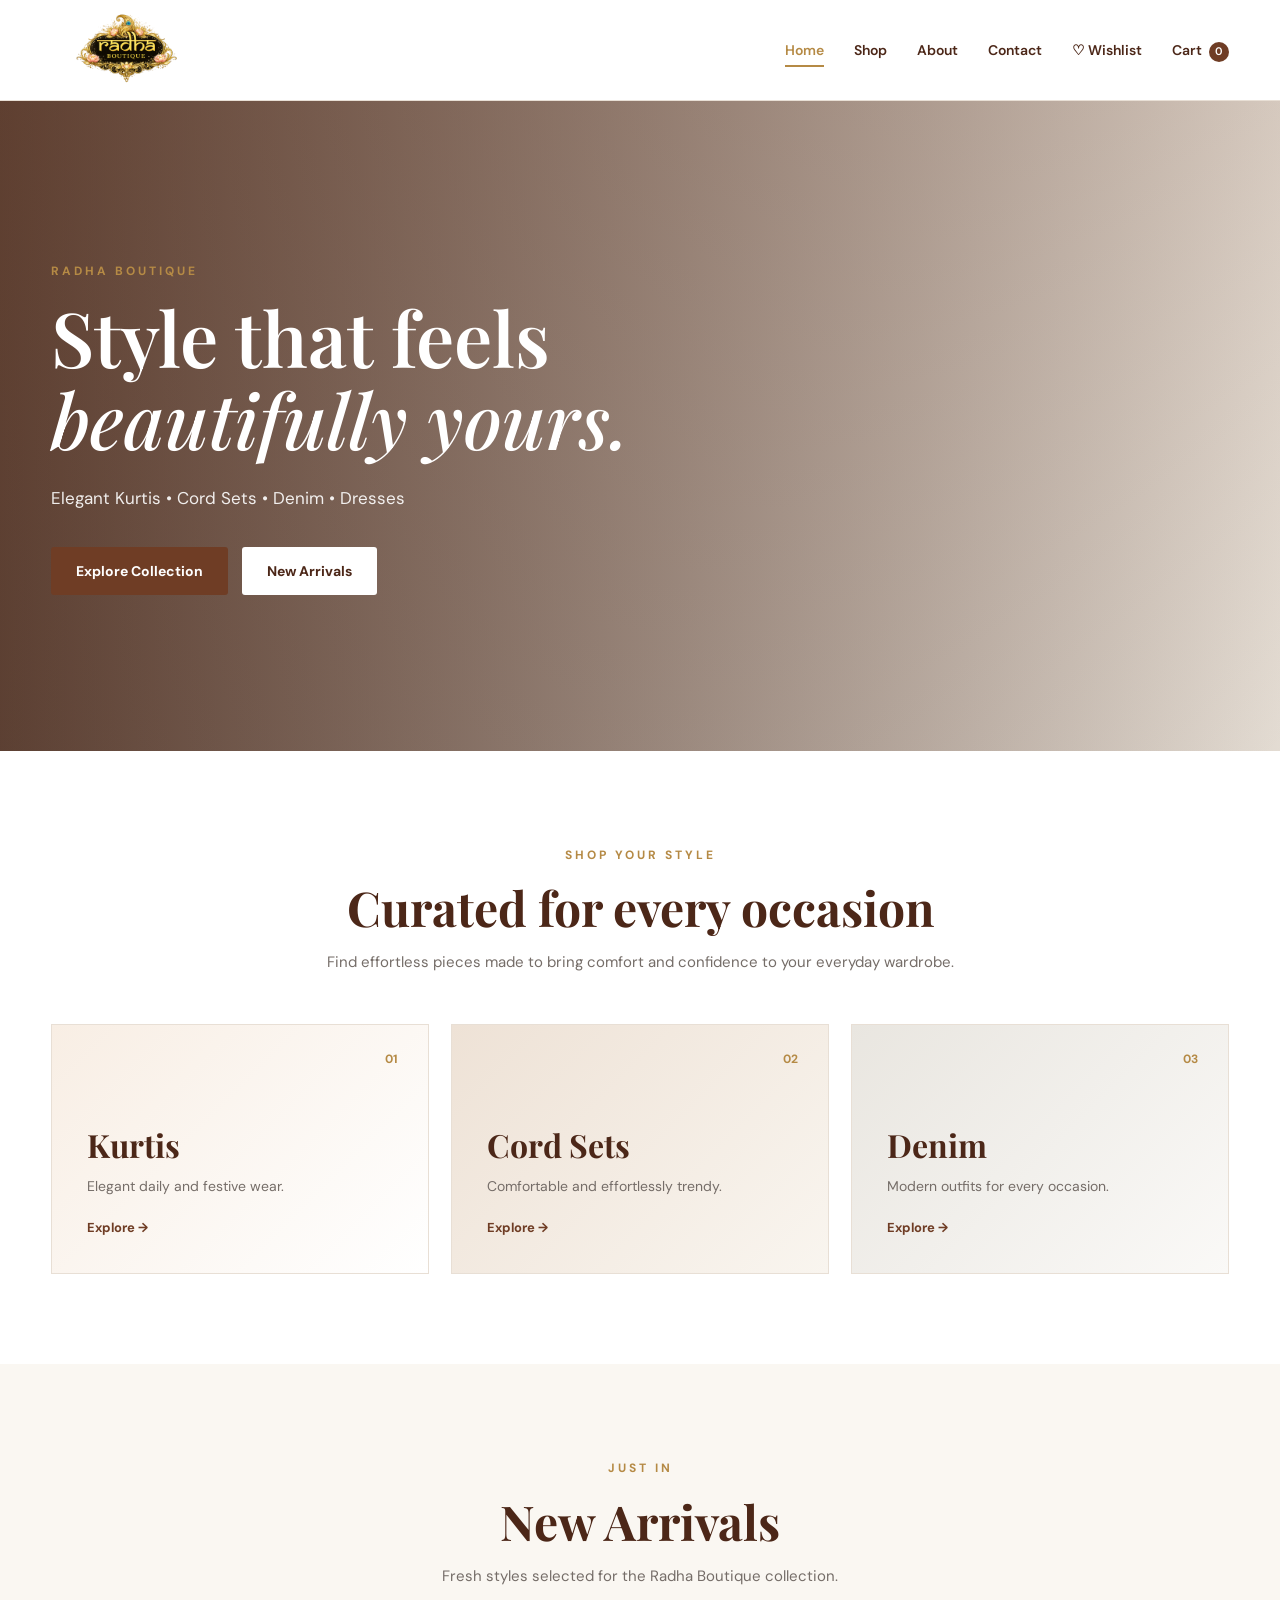
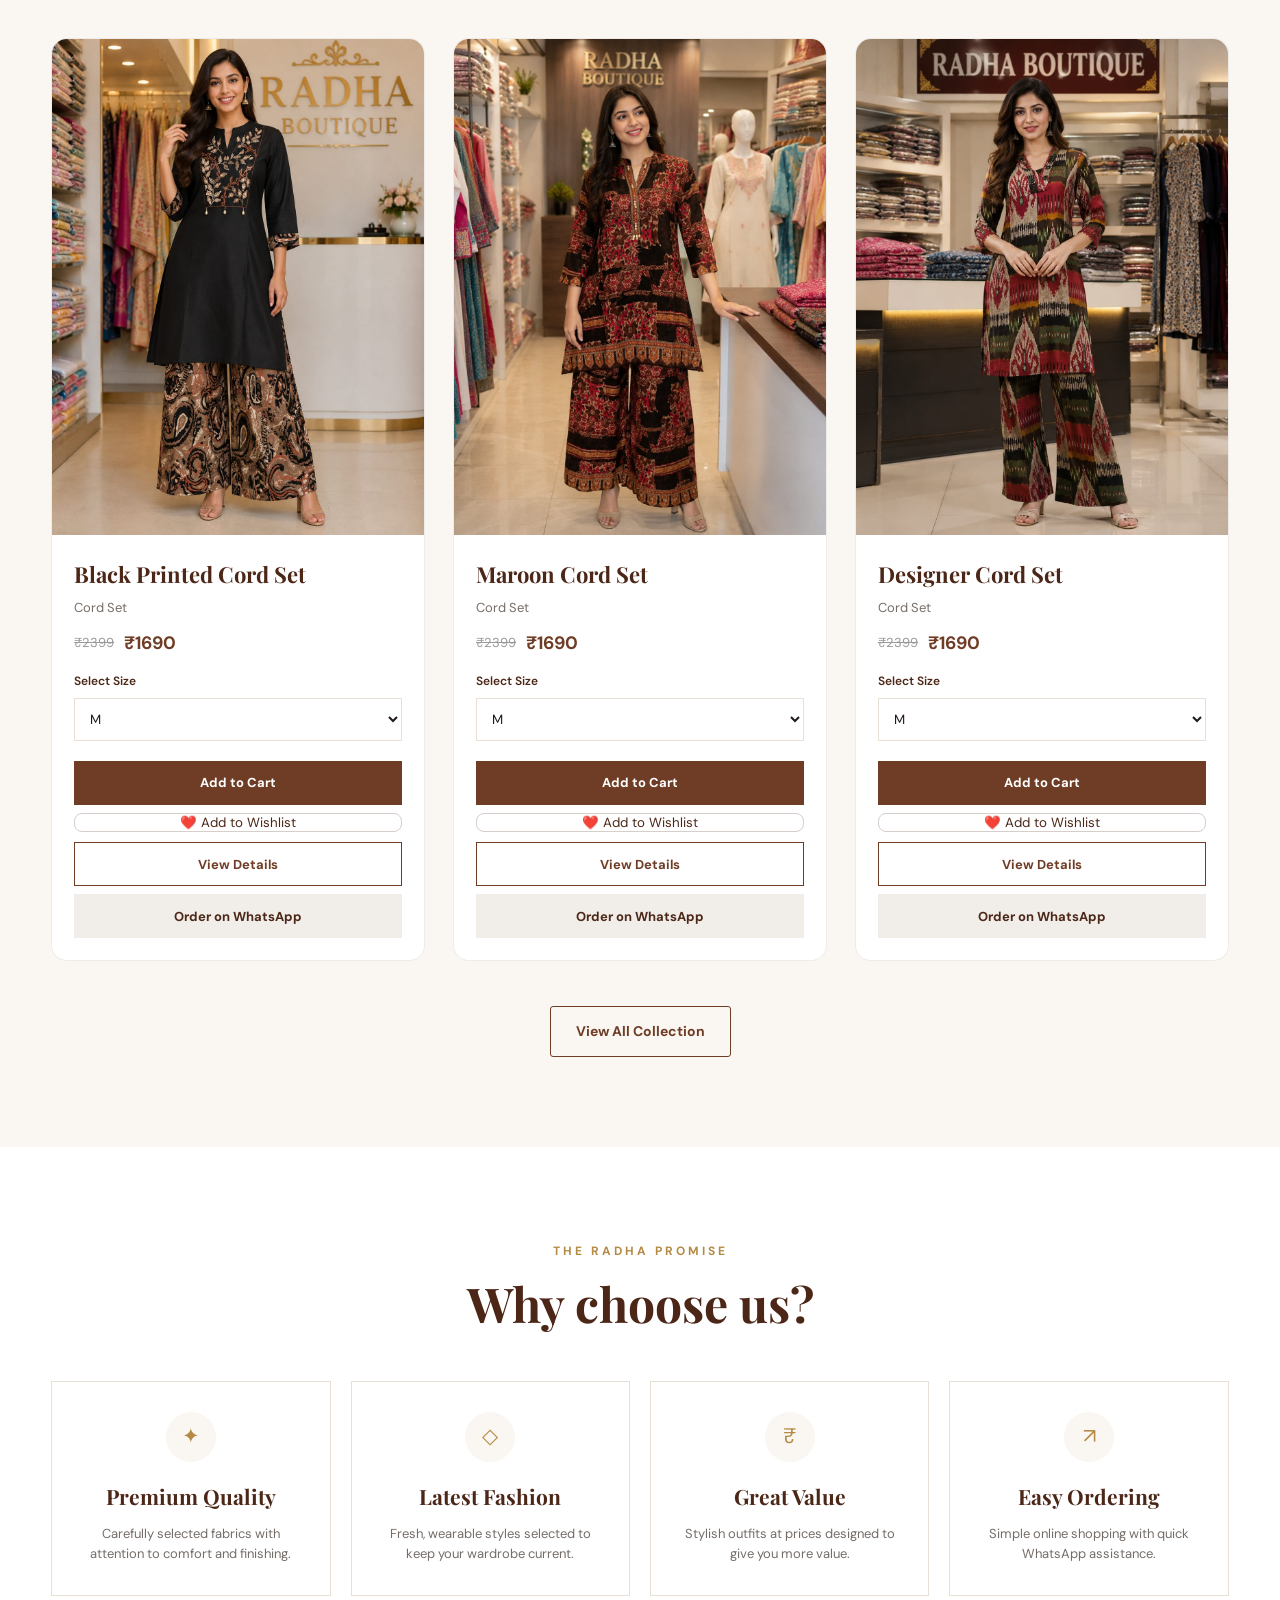
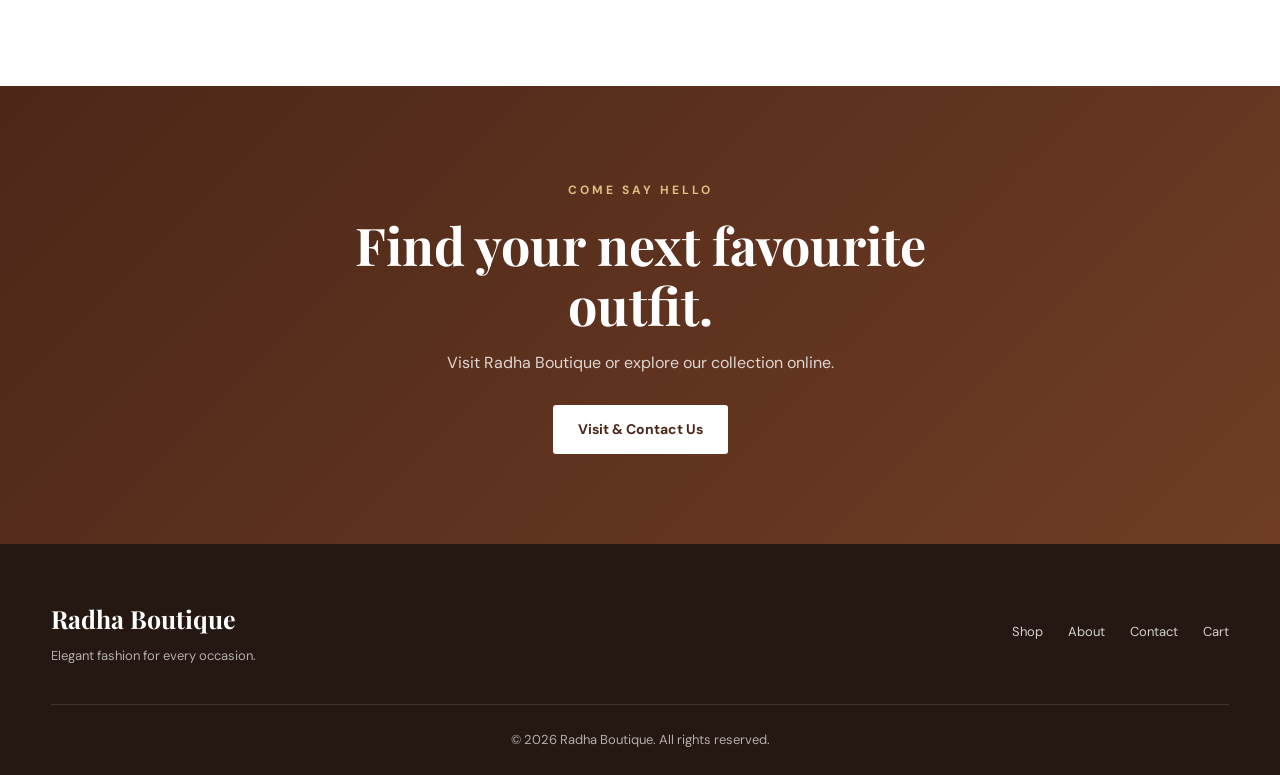
==== index.html @ 225e44ae "Add files via upload" ====
<!DOCTYPE html>
<html lang="en">

<head>
    <meta charset="UTF-8">
    <meta name="viewport" content="width=device-width, initial-scale=1.0">

    <meta name="description"
        content="Radha Boutique – Elegant Kurtis, Cord Sets, Denim and Dresses.">

    <title>Radha Boutique | Elegant Fashion</title>

    <link rel="stylesheet" href="style.css">
</head>

<body>

    <!-- ================= HEADER ================= -->

    <header class="site-header">

        <nav class="navbar">

            <a href="index.html" class="brand">
                <img src="images/logo.png" alt="Radha Boutique">
            </a>

            <button
                class="menu-toggle"
                type="button"
                onclick="toggleMenu()"
                aria-label="Open menu"
                aria-expanded="false">
                ☰
            </button>

            <ul id="mobileMenu" class="nav-links">

                <li>
                    <a href="index.html" class="active">
                        Home
                    </a>
                </li>

                <li>
                    <a href="shop.html">
                        Shop
                    </a>
                </li>

                <li>
                    <a href="about.html">
                        About
                    </a>
                </li>

                <li>
                    <a href="contact.html">
                        Contact
                    </a>
                </li>

                <li>
                    <a href="wishlist.html">
                        ♡ Wishlist
                    </a>
                </li>

                <li>
                    <a href="cart.html">
                        Cart
                        <span class="cart-count" id="cartCount">
                            0
                        </span>
                    </a>
                </li>

            </ul>

        </nav>

    </header>


    <!-- ================= HERO ================= -->

    <main>

        <section class="hero">

            <div class="hero-content">

                <span class="eyebrow">
                    RADHA BOUTIQUE
                </span>

                <h1>
                    Style that feels
                    <br>
                    <em>beautifully yours.</em>
                </h1>

                <p>
                    Elegant Kurtis • Cord Sets • Denim • Dresses
                </p>

                <div class="hero-actions">

                    <a
                        href="shop.html"
                        class="btn btn-primary">
                        Explore Collection
                    </a>

                    <a
                        href="#new-arrivals"
                        class="btn btn-light">
                        New Arrivals
                    </a>

                </div>

            </div>

        </section>


        <!-- ================= CATEGORIES ================= -->

        <section class="categories section">

            <div class="section-heading">

                <span class="eyebrow">
                    SHOP YOUR STYLE
                </span>

                <h2>
                    Curated for every occasion
                </h2>

                <p>
                    Find effortless pieces made to bring
                    comfort and confidence to your everyday wardrobe.
                </p>

            </div>


            <div class="category-container">

                <a
                    href="shop.html?category=Kurti"
                    class="category-card">

                    <span class="category-number">
                        01
                    </span>

                    <h3>
                        Kurtis
                    </h3>

                    <p>
                        Elegant daily and festive wear.
                    </p>

                    <span class="category-link">
                        Explore →
                    </span>

                </a>


                <a
                    href="shop.html?category=Cord%20Set"
                    class="category-card featured">

                    <span class="category-number">
                        02
                    </span>

                    <h3>
                        Cord Sets
                    </h3>

                    <p>
                        Comfortable and effortlessly trendy.
                    </p>

                    <span class="category-link">
                        Explore →
                    </span>

                </a>


                <a
                    href="shop.html?category=Denim"
                    class="category-card">

                    <span class="category-number">
                        03
                    </span>

                    <h3>
                        Denim
                    </h3>

                    <p>
                        Modern outfits for every occasion.
                    </p>

                    <span class="category-link">
                        Explore →
                    </span>

                </a>

            </div>

        </section>


        <!-- ================= NEW ARRIVALS ================= -->

        <section
            id="new-arrivals"
            class="products section soft-section">

            <div class="section-heading">

                <span class="eyebrow">
                    JUST IN
                </span>

                <h2>
                    New Arrivals
                </h2>

                <p>
                    Fresh styles selected for the
                    Radha Boutique collection.
                </p>

            </div>


            <!-- Products will be loaded using JavaScript -->

            <div
                id="homeProductContainer"
                class="product-container home-products">
            </div>


            <div class="center-action">

                <a
                    href="shop.html"
                    class="btn btn-outline">
                    View All Collection
                </a>

            </div>

        </section>


        <!-- ================= WHY US ================= -->

        <section class="why-us section">

            <div class="section-heading">

                <span class="eyebrow">
                    THE RADHA PROMISE
                </span>

                <h2>
                    Why choose us?
                </h2>

            </div>


            <div class="why-container">


                <article class="why-card">

                    <div class="why-icon">
                        ✦
                    </div>

                    <h3>
                        Premium Quality
                    </h3>

                    <p>
                        Carefully selected fabrics with
                        attention to comfort and finishing.
                    </p>

                </article>


                <article class="why-card">

                    <div class="why-icon">
                        ◇
                    </div>

                    <h3>
                        Latest Fashion
                    </h3>

                    <p>
                        Fresh, wearable styles selected
                        to keep your wardrobe current.
                    </p>

                </article>


                <article class="why-card">

                    <div class="why-icon">
                        ₹
                    </div>

                    <h3>
                        Great Value
                    </h3>

                    <p>
                        Stylish outfits at prices designed
                        to give you more value.
                    </p>

                </article>


                <article class="why-card">

                    <div class="why-icon">
                        ↗
                    </div>

                    <h3>
                        Easy Ordering
                    </h3>

                    <p>
                        Simple online shopping with quick
                        WhatsApp assistance.
                    </p>

                </article>

            </div>

        </section>


        <!-- ================= VISIT BANNER ================= -->

        <section class="visit-banner">

            <span class="eyebrow">
                COME SAY HELLO
            </span>

            <h2>
                Find your next favourite outfit.
            </h2>

            <p>
                Visit Radha Boutique or explore
                our collection online.
            </p>

            <a
                href="contact.html"
                class="btn btn-primary">
                Visit & Contact Us
            </a>

        </section>

    </main>


    <!-- ================= FOOTER ================= -->

    <footer class="footer">

        <div>

            <strong>
                Radha Boutique
            </strong>

            <p>
                Elegant fashion for every occasion.
            </p>

        </div>


        <div class="footer-links">

            <a href="shop.html">
                Shop
            </a>

            <a href="about.html">
                About
            </a>

            <a href="contact.html">
                Contact
            </a>

            <a href="cart.html">
                Cart
            </a>

        </div>


        <p class="copyright">
            © 2026 Radha Boutique. All rights reserved.
        </p>

    </footer>


    <!-- ================= JAVASCRIPT ================= -->

    <script src="products.js"></script>
    <script src="script.js"></script>

</body>

</html>
---- style.css ----
@import url('https://fonts.googleapis.com/css2?family=DM+Sans:wght@400;500;600;700&family=Playfair+Display:wght@500;600;700&display=swap');


/* =====================================================
   ROOT
===================================================== */

:root {
    --brown: #6f3d25;
    --brown-dark: #4c2718;
    --brown-light: #8d6048;

    --gold: #b58a45;
    --cream: #faf7f2;
    --cream-dark: #f2ece3;

    --white: #ffffff;
    --black: #211a16;
    --gray: #756d68;
    --border: #e8dfd5;

    --shadow: 0 12px 35px rgba(76, 39, 24, 0.10);

    --heading-font: "Playfair Display", Georgia, serif;
    --body-font: "DM Sans", Arial, sans-serif;
}


/* =====================================================
   RESET
===================================================== */

* {
    margin: 0;
    padding: 0;
    box-sizing: border-box;
}

html {
    scroll-behavior: smooth;
}

body {
    font-family: var(--body-font);
    color: var(--black);
    background: var(--white);
    line-height: 1.6;
}

img {
    max-width: 100%;
    display: block;
}

a {
    color: inherit;
    text-decoration: none;
}

button,
input,
select {
    font-family: inherit;
}


/* =====================================================
   HEADER
===================================================== */

.site-header {
    position: sticky;
    top: 0;
    z-index: 1000;

    background: rgba(255, 255, 255, 0.96);
    backdrop-filter: blur(12px);

    border-bottom: 1px solid var(--border);
}

.navbar {
    width: min(1400px, 92%);
    min-height: 82px;

    margin: auto;

    display: flex;
    align-items: center;
    justify-content: space-between;
    gap: 30px;
}

.brand {
    display: flex;
    align-items: center;
}

.brand img {
    width: 150px;
    height: auto;
    object-fit: contain;
}


/* NAVIGATION */

.nav-links {
    list-style: none;

    display: flex;
    align-items: center;
    justify-content: flex-end;

    gap: 30px;
}

.nav-links a {
    position: relative;

    font-size: 14px;
    font-weight: 600;

    color: var(--brown-dark);

    transition: 0.3s ease;
}

.nav-links a::after {
    content: "";

    position: absolute;
    left: 0;
    bottom: -8px;

    width: 0;
    height: 2px;

    background: var(--gold);

    transition: width 0.3s ease;
}

.nav-links a:hover,
.nav-links a.active {
    color: var(--gold);
}

.nav-links a:hover::after,
.nav-links a.active::after {
    width: 100%;
}


/* CART COUNT */

.cart-count {
    display: inline-flex;

    min-width: 20px;
    height: 20px;

    align-items: center;
    justify-content: center;

    padding: 0 5px;

    margin-left: 4px;

    border-radius: 50%;

    background: var(--brown);
    color: white;

    font-size: 11px;
}


/* MOBILE MENU BUTTON */

.menu-toggle {
    display: none;

    border: none;
    background: transparent;

    font-size: 28px;
    color: var(--brown);

    cursor: pointer;
}


/* =====================================================
   HERO
===================================================== */

.hero {
    min-height: 650px;

    display: flex;
    align-items: center;

    position: relative;

    background:
        linear-gradient(
            90deg,
            rgba(52, 27, 17, 0.82),
            rgba(52, 27, 17, 0.45),
            rgba(52, 27, 17, 0.08)
        ),
        url("images/hero.jpg") center / cover no-repeat;

    background-color: var(--cream-dark);
}


/* fallback if hero.jpg doesn't exist */

.hero::before {
    content: "";

    position: absolute;
    inset: 0;

    background:
        linear-gradient(
            135deg,
            rgba(111, 61, 37, 0.35),
            transparent
        );

    pointer-events: none;
}

.hero-content {
    position: relative;
    z-index: 1;

    width: min(1400px, 92%);

    margin: auto;

    color: white;
}

.eyebrow {
    display: inline-block;

    margin-bottom: 15px;

    font-size: 12px;
    font-weight: 700;

    letter-spacing: 3px;
    text-transform: uppercase;

    color: var(--gold);
}

.hero h1 {
    max-width: 700px;

    font-family: var(--heading-font);

    font-size: clamp(44px, 6vw, 76px);

    line-height: 1.08;

    font-weight: 600;

    margin-bottom: 25px;
}

.hero h1 em {
    font-weight: 500;
}

.hero p {
    font-size: 17px;

    margin-bottom: 35px;

    color: rgba(255, 255, 255, 0.9);
}

.hero-actions {
    display: flex;
    align-items: center;
    gap: 14px;

    flex-wrap: wrap;
}


/* =====================================================
   BUTTONS
===================================================== */

.btn {
    display: inline-flex;

    min-height: 48px;

    padding: 13px 25px;

    align-items: center;
    justify-content: center;

    border-radius: 3px;

    font-size: 14px;
    font-weight: 700;

    cursor: pointer;

    transition:
        transform 0.25s ease,
        background 0.25s ease,
        color 0.25s ease,
        border 0.25s ease;
}

.btn:hover {
    transform: translateY(-2px);
}

.btn-primary {
    background: var(--brown);
    color: white;
}

.btn-primary:hover {
    background: var(--brown-dark);
}

.btn-light {
    background: white;
    color: var(--brown-dark);
}

.btn-light:hover {
    background: var(--cream);
}

.btn-outline {
    background: transparent;

    border: 1px solid var(--brown);

    color: var(--brown);
}

.btn-outline:hover {
    background: var(--brown);
    color: white;
}


/* =====================================================
   COMMON SECTION
===================================================== */

.section {
    width: min(1400px, 92%);
    margin: auto;

    padding: 90px 0;
}

.soft-section {
    width: 100%;
    max-width: none;

    padding-left: max(4%, calc((100% - 1400px) / 2));
    padding-right: max(4%, calc((100% - 1400px) / 2));

    background: var(--cream);
}

.section-heading {
    max-width: 720px;

    margin: 0 auto 50px;

    text-align: center;
}

.section-heading h2 {
    font-family: var(--heading-font);

    font-size: clamp(32px, 4vw, 48px);

    line-height: 1.15;

    color: var(--brown-dark);

    margin-bottom: 15px;
}

.section-heading p {
    color: var(--gray);

    font-size: 15px;
}


/* =====================================================
   CATEGORIES
===================================================== */

.category-container {
    display: grid;

    grid-template-columns: repeat(3, 1fr);

    gap: 22px;
}

.category-card {
    min-height: 250px;

    padding: 35px;

    position: relative;
    overflow: hidden;

    display: flex;
    flex-direction: column;
    justify-content: flex-end;

    border: 1px solid var(--border);

    background:
        linear-gradient(
            135deg,
            #f8eee4,
            #ffffff
        );

    transition:
        transform 0.3s ease,
        box-shadow 0.3s ease;
}

.category-card:nth-child(2) {
    background:
        linear-gradient(
            135deg,
            #eee2d6,
            #f9f5ef
        );
}

.category-card:nth-child(3) {
    background:
        linear-gradient(
            135deg,
            #e9e6e0,
            #faf9f7
        );
}

.category-card:hover {
    transform: translateY(-7px);
    box-shadow: var(--shadow);
}

.category-number {
    position: absolute;

    top: 25px;
    right: 30px;

    font-size: 12px;
    font-weight: 700;

    color: var(--gold);
}

.category-card h3 {
    font-family: var(--heading-font);

    font-size: 32px;

    color: var(--brown-dark);

    margin-bottom: 5px;
}

.category-card p {
    color: var(--gray);

    font-size: 14px;

    margin-bottom: 20px;
}

.category-link {
    color: var(--brown);

    font-size: 13px;
    font-weight: 700;
}


/* =====================================================
   PRODUCTS
===================================================== */

.product-container {
    width: 100%;

    display: grid;

    grid-template-columns: repeat(3, minmax(0, 1fr));

    gap: 28px;
}

.product-card {
    background: white;

    border: 1px solid var(--border);

    overflow: hidden;

    transition:
        transform 0.3s ease,
        box-shadow 0.3s ease;
}

.product-card:hover {
    transform: translateY(-6px);

    box-shadow: var(--shadow);
}

.product-card > img {
    width: 100%;

    height: 430px;

    object-fit: cover;

    background: var(--cream-dark);
}

.product-info {
    padding: 22px;
}

.product-info h3 {
    font-family: var(--heading-font);

    font-size: 22px;

    color: var(--brown-dark);

    margin-bottom: 5px;
}

.product-info > p:not(.price) {
    color: var(--gray);

    font-size: 13px;

    margin-bottom: 10px;
}


/* PRICE */

.price {
    display: flex;
    align-items: center;

    gap: 10px;

    margin: 10px 0 15px;
}

.old-price {
    color: #999;

    font-size: 13px;

    text-decoration: line-through;
}

.new-price {
    color: var(--brown);

    font-size: 18px;

    font-weight: 700;
}


/* SIZE */

.product-info label {
    display: block;

    font-size: 12px;
    font-weight: 600;

    margin-bottom: 6px;

    color: var(--brown-dark);
}

.size-select {
    width: 100%;

    padding: 11px;

    margin-bottom: 12px;

    border: 1px solid var(--border);

    background: white;

    color: var(--black);

    outline: none;

    cursor: pointer;
}


/* PRODUCT BUTTONS */

.cart-btn,
.details-btn,
.whatsapp-btn {
    width: 100%;

    min-height: 44px;

    border: none;

    margin-top: 8px;

    cursor: pointer;

    font-size: 13px;
    font-weight: 700;

    transition: 0.25s ease;
}

.cart-btn {
    background: var(--brown);
    color: white;
}

.cart-btn:hover {
    background: var(--brown-dark);
}

.details-btn {
    background: transparent;

    border: 1px solid var(--brown);

    color: var(--brown);
}

.details-btn:hover {
    background: var(--brown);
    color: white;
}

.whatsapp-btn {
    background: #f1eee9;

    color: var(--brown-dark);
}

.whatsapp-btn:hover {
    background: var(--cream-dark);
}


/* =====================================================
   CENTER ACTION
===================================================== */

.center-action {
    text-align: center;

    margin-top: 45px;
}


/* =====================================================
   WHY US
===================================================== */

.why-us {
    width: min(1400px, 92%);

    margin: auto;

    padding: 90px 0;
}

.why-container {
    display: grid;

    grid-template-columns: repeat(4, 1fr);

    gap: 20px;
}

.why-card {
    padding: 30px 24px;

    border: 1px solid var(--border);

    text-align: center;

    background: white;
}

.why-icon {
    width: 50px;
    height: 50px;

    margin: 0 auto 18px;

    display: flex;

    align-items: center;
    justify-content: center;

    border-radius: 50%;

    background: var(--cream);

    color: var(--gold);

    font-size: 21px;
}

.why-card h3 {
    font-family: var(--heading-font);

    font-size: 21px;

    color: var(--brown-dark);

    margin-bottom: 10px;
}

.why-card p {
    color: var(--gray);

    font-size: 13px;
}


/* =====================================================
   VISIT BANNER
===================================================== */

.visit-banner {
    padding: 90px 20px;

    text-align: center;

    background:
        linear-gradient(
            135deg,
            var(--brown-dark),
            var(--brown)
        );

    color: white;
}

.visit-banner .eyebrow {
    color: #dfbd82;
}

.visit-banner h2 {
    max-width: 700px;

    margin: 0 auto 15px;

    font-family: var(--heading-font);

    font-size: clamp(32px, 5vw, 52px);

    line-height: 1.15;
}

.visit-banner p {
    margin-bottom: 30px;

    color: rgba(255,255,255,0.8);
}

.visit-banner .btn-primary {
    background: white;

    color: var(--brown-dark);
}

.visit-banner .btn-primary:hover {
    background: var(--cream);
}


/* =====================================================
   FOOTER
===================================================== */

.footer {
    padding: 55px 4% 25px;

    background: #251711;

    color: white;

    display: grid;

    grid-template-columns: 1fr auto;

    gap: 30px;
}

.footer strong {
    font-family: var(--heading-font);

    font-size: 25px;
}

.footer p {
    margin-top: 7px;

    color: rgba(255,255,255,0.65);

    font-size: 13px;
}

.footer-links {
    display: flex;

    align-items: center;

    gap: 25px;
}

.footer-links a {
    color: rgba(255,255,255,0.8);

    font-size: 13px;

    transition: 0.25s ease;
}

.footer-links a:hover {
    color: white;
}

.copyright {
    grid-column: 1 / -1;

    padding-top: 25px;

    border-top: 1px solid rgba(255,255,255,0.12);

    text-align: center;
}


/* =====================================================
   SHOP PAGE
===================================================== */

.shop-page {
    min-height: 100vh;

    background: var(--cream);
}

.shop-hero {
    padding: 80px 20px;

    text-align: center;

    background: var(--cream-dark);
}

.shop-hero h1 {
    font-family: var(--heading-font);

    font-size: clamp(40px, 5vw, 60px);

    color: var(--brown-dark);
}


/* SEARCH */

.search-container {
    width: min(700px, 92%);

    margin: 35px auto;

    display: flex;

    gap: 10px;
}

.search-container input {
    flex: 1;

    padding: 14px 16px;

    border: 1px solid var(--border);

    outline: none;

    background: white;
}


/* FILTERS */

.filter-container {
    width: min(1400px, 92%);

    margin: 30px auto;

    display: flex;

    justify-content: center;

    gap: 10px;

    flex-wrap: wrap;
}

.filter-container button {
    padding: 10px 18px;

    border: 1px solid var(--border);

    background: white;

    color: var(--brown-dark);

    cursor: pointer;
}

.filter-container button:hover {
    background: var(--brown);

    color: white;
}


/* SORT */

.sort-container {
    width: min(1400px, 92%);

    margin: 0 auto 30px;

    display: flex;

    justify-content: flex-end;
}

.sort-container select {
    padding: 10px 15px;

    border: 1px solid var(--border);

    background: white;
}


/* =====================================================
   PRODUCT DETAILS
===================================================== */

.product-details {
    width: min(1200px, 92%);

    margin: auto;

    padding: 80px 0;

    display: grid;

    grid-template-columns: 1fr 1fr;

    gap: 60px;
}

.product-gallery img {
    width: 100%;

    max-height: 650px;

    object-fit: contain;

    background: var(--cream);
}

.thumbnail-images {
    display: flex;

    gap: 10px;

    margin-top: 12px;

    overflow-x: auto;
}

.thumbnail-images img {
    width: 75px;
    height: 90px;

    object-fit: cover;

    cursor: pointer;

    border: 1px solid var(--border);
}

.product-details-info h1 {
    font-family: var(--heading-font);

    font-size: clamp(34px, 5vw, 52px);

    line-height: 1.15;

    color: var(--brown-dark);

    margin-bottom: 15px;
}

.product-description {
    color: var(--gray);

    margin: 25px 0;
}


/* =====================================================
   CART / CHECKOUT
===================================================== */

.cart-container,
.checkout-container {
    width: min(1100px, 92%);

    margin: auto;

    padding: 70px 0;
}

.cart-item {
    display: flex;

    align-items: center;

    gap: 20px;

    padding: 20px;

    margin-bottom: 15px;

    border: 1px solid var(--border);

    background: white;
}

.cart-item img {
    width: 90px;
    height: 110px;

    object-fit: cover;
}

.cart-item-info {
    flex: 1;
}

.cart-total {
    padding-top: 25px;

    text-align: right;

    font-size: 20px;
    font-weight: 700;

    color: var(--brown-dark);
}


/* FORMS */

.form-group {
    margin-bottom: 18px;
}

.form-group label {
    display: block;

    margin-bottom: 6px;

    font-size: 13px;
    font-weight: 600;

    color: var(--brown-dark);
}

.form-group input,
.form-group textarea,
.form-group select {
    width: 100%;

    padding: 13px;

    border: 1px solid var(--border);

    outline: none;

    background: white;
}

.form-group textarea {
    min-height: 120px;

    resize: vertical;
}


/* =====================================================
   RESPONSIVE - TABLET
===================================================== */

@media (max-width: 1000px) {

    .nav-links {
        gap: 18px;
    }

    .product-container {
        grid-template-columns: repeat(2, minmax(0, 1fr));
    }

    .why-container {
        grid-template-columns: repeat(2, 1fr);
    }

    .product-card > img {
        height: 400px;
    }
}


/* =====================================================
   RESPONSIVE - MOBILE
===================================================== */

@media (max-width: 700px) {

    .navbar {
        min-height: 70px;

        position: relative;
    }

    .brand img {
        width: 125px;
    }

    .menu-toggle {
        display: block;

        margin-left: auto;
    }

    .nav-links {
        display: none;

        position: absolute;

        top: 70px;
        left: 0;
        right: 0;

        padding: 18px;

        flex-direction: column;

        align-items: stretch;

        gap: 0;

        background: white;

        border-top: 1px solid var(--border);

        box-shadow: var(--shadow);
    }

    .nav-links.open {
        display: flex;
    }

    .nav-links li {
        width: 100%;
    }

    .nav-links a {
        display: block;

        padding: 13px 8px;
    }

    .nav-links a::after {
        display: none;
    }


    /* HERO */

    .hero {
        min-height: 590px;

        background-position: center;
    }

    .hero-content {
        padding: 50px 0;
    }

    .hero h1 {
        font-size: 45px;
    }

    .hero p {
        font-size: 15px;
    }


    /* SECTIONS */

    .section,
    .why-us {
        padding: 65px 0;
    }

    .soft-section {
        padding-left: 4%;
        padding-right: 4%;
    }


    /* CATEGORIES */

    .category-container {
        grid-template-columns: 1fr;
    }

    .category-card {
        min-height: 220px;
    }


    /* PRODUCTS */

    .product-container {
        grid-template-columns: 1fr;

        gap: 25px;
    }

    .product-card > img {
        height: auto;

        aspect-ratio: 4 / 5;
    }


    /* WHY */

    .why-container {
        grid-template-columns: 1fr;
    }


    /* FOOTER */

    .footer {
        grid-template-columns: 1fr;

        text-align: center;
    }

    .footer-links {
        justify-content: center;

        flex-wrap: wrap;
    }


    /* PRODUCT DETAILS */

    .product-details {
        grid-template-columns: 1fr;

        gap: 35px;

        padding: 50px 0;
    }


    /* CART */

    .cart-item {
        align-items: flex-start;

        flex-wrap: wrap;
    }

}


/* =====================================================
   SMALL MOBILE
===================================================== */

@media (max-width: 400px) {

    .hero h1 {
        font-size: 38px;
    }

    .hero-actions {
        flex-direction: column;

        align-items: stretch;
    }

    .hero-actions .btn {
        width: 100%;
    }

    .section-heading h2 {
        font-size: 31px;
    }

    .product-info {
        padding: 18px;
    }

}
/* =====================================================
   CART PAGE
===================================================== */

.cart-actions {
    display: flex;
    justify-content: flex-end;
    align-items: center;
    gap: 15px;
    margin-top: 25px;
    flex-wrap: wrap;
}

.clear-cart-btn,
.checkout-btn {
    min-height: 46px;
    padding: 12px 22px;
    border: none;
    cursor: pointer;
    font-weight: 700;
    transition: 0.25s ease;
}

.clear-cart-btn {
    background: #f1eee9;
    color: var(--brown-dark);
}

.clear-cart-btn:hover {
    background: #e5ddd3;
}

.checkout-btn {
    background: var(--brown);
    color: white;
}

.checkout-btn:hover {
    background: var(--brown-dark);
}

.cart-item {
    position: relative;
}

.cart-product-image {
    width: 130px !important;
    height: 160px !important;
    object-fit: cover !important;
    flex-shrink: 0;
    background: var(--cream-dark);
}

.cart-item-info h3 {
    font-family: var(--heading-font);
    font-size: 22px;
    color: var(--brown-dark);
    margin-bottom: 8px;
}

.cart-item-info p {
    color: var(--gray);
    font-size: 14px;
    margin: 4px 0;
}

.cart-item-price {
    color: var(--brown) !important;
    font-size: 18px !important;
    font-weight: 700;
    margin-top: 10px !important;
}

.remove-cart-btn {
    padding: 10px 15px;

    border: 1px solid #d8ccc1;

    background: white;

    color: #8b3f35;

    cursor: pointer;

    font-weight: 600;

    transition: 0.25s ease;
}

.remove-cart-btn:hover {
    background: #8b3f35;
    color: white;
}

.empty-cart {
    padding: 70px 20px;

    text-align: center;

    border: 1px solid var(--border);

    background: var(--cream);
}

.empty-cart h2 {
    font-family: var(--heading-font);

    color: var(--brown-dark);

    font-size: 32px;

    margin-bottom: 10px;
}

.empty-cart p {
    color: var(--gray);

    margin-bottom: 25px;
}


/* MOBILE CART */

@media (max-width: 700px) {

    .cart-actions {
        flex-direction: column;
        align-items: stretch;
    }

    .clear-cart-btn,
    .checkout-btn {
        width: 100%;
    }

    .cart-item {
        flex-direction: column;
        align-items: stretch;
    }

    .cart-product-image {
        width: 100% !important;
        height: 330px !important;
    }

    .remove-cart-btn {
        width: 100%;
    }

}
/* SHOP CONTROLS */

.shop-controls {
    width: min(1400px, 92%);
    margin: 0 auto;
    padding-top: 35px;
}

.sort-container {
    align-items: center;
    gap: 10px;
}

.sort-container label {
    font-size: 13px;
    font-weight: 600;
    color: var(--brown-dark);
}

.shop-products {
    padding-top: 35px;
}
/* ===============================
   MOBILE RESPONSIVE IMPROVEMENTS
   =============================== */

@media (max-width: 768px) {

    .site-header {
        padding: 14px 5%;
    }

    .header-inner {
        position: relative;
    }

    .menu-toggle {
        display: block;
    }

    .nav-links {
        display: none;
        position: absolute;
        top: 100%;
        left: 0;
        right: 0;
        width: 100%;
        background: var(--cream);
        flex-direction: column;
        padding: 20px;
        box-shadow: 0 8px 20px rgba(0,0,0,0.08);
        z-index: 1000;
    }

    .nav-links.open {
        display: flex;
    }

    .nav-links a {
        width: 100%;
        padding: 12px 10px;
    }

    /* Hero */
    .hero {
        min-height: 70vh;
        padding: 60px 5%;
        text-align: center;
    }

    .hero-content {
        max-width: 100%;
    }

    .hero h1 {
        font-size: 40px;
    }

    .hero p {
        font-size: 15px;
    }

    .hero-buttons {
        flex-direction: column;
        align-items: center;
    }

    .hero-buttons a {
        width: 100%;
        max-width: 280px;
        text-align: center;
    }

    /* Products */
    .product-container {
        grid-template-columns: repeat(2, 1fr);
        gap: 14px;
    }

    .product-card {
        border-radius: 12px;
    }

    .product-card img {
        height: 220px;
    }

    .product-info {
        padding: 12px;
    }

    .product-info h3 {
        font-size: 15px;
    }

    /* Shop controls */
    .shop-controls {
        padding-top: 20px;
    }

    .sort-container {
        margin-top: 15px;
    }

    /* Checkout */
    .checkout-grid {
        grid-template-columns: 1fr;
    }

    .checkout-form-box,
    .checkout-summary {
        width: 100%;
    }

    /* Cart */
    .cart-item {
        grid-template-columns: 70px 1fr;
        gap: 12px;
    }

    .cart-item-actions {
        grid-column: 2;
    }

    /* Product details */
    .product-detail-grid {
        grid-template-columns: 1fr;
    }

    .product-gallery {
        width: 100%;
    }

    /* Contact */
    .contact-grid {
        grid-template-columns: 1fr;
    }

    /* About */
    .about-grid,
    .why-grid {
        grid-template-columns: 1fr;
    }

    /* Footer */
    .footer-grid {
        grid-template-columns: 1fr;
        text-align: center;
        gap: 25px;
    }
}


@media (max-width: 480px) {

    .product-container {
        grid-template-columns: 1fr 1fr;
        gap: 10px;
    }

    .product-card img {
        height: 190px;
    }

    .hero h1 {
        font-size: 32px;
    }

    .page-hero h1 {
        font-size: 32px;
    }

    .section-title {
        font-size: 26px;
    }

    .product-info {
        padding: 10px;
    }

    .product-info h3 {
        font-size: 14px;
    }

    .product-price {
        font-size: 16px;
    }

    .wishlist-btn,
    .add-cart-btn {
        font-size: 12px;
        padding: 9px 6px;
    }
}
/* ===============================
   PREMIUM PRODUCT CARDS
   =============================== */

.product-card {
    position: relative;
    overflow: hidden;
    background: #fff;
    border: 1px solid rgba(90, 62, 43, 0.10);
    border-radius: 16px;
    transition: transform 0.3s ease, box-shadow 0.3s ease;
}

.product-card:hover {
    transform: translateY(-6px);
    box-shadow: 0 15px 35px rgba(60, 40, 25, 0.12);
}

.product-card img {
    width: 100%;
    display: block;
    object-fit: cover;
    transition: transform 0.5s ease;
}

.product-card:hover img {
    transform: scale(1.04);
}

.product-info {
    background: #fff;
}

.product-info h3 {
    margin-bottom: 6px;
    color: var(--brown-dark);
    font-family: "Playfair Display", serif;
}

.product-category {
    font-size: 12px;
    text-transform: uppercase;
    letter-spacing: 1px;
    color: #9a806c;
    margin-bottom: 8px;
}

.product-price {
    font-weight: 700;
    color: var(--brown-dark);
}

.product-old-price {
    margin-right: 7px;
    color: #999;
    text-decoration: line-through;
    font-weight: 400;
}

.add-cart-btn,
.wishlist-btn {
    width: 100%;
    margin-top: 8px;
    border-radius: 8px;
    cursor: pointer;
    transition: all 0.25s ease;
}

.add-cart-btn:hover,
.wishlist-btn:hover {
    transform: translateY(-1px);
}


/* Wishlist button */

.wishlist-btn {
    background: transparent;
    border: 1px solid rgba(90, 62, 43, 0.25);
    color: var(--brown-dark);
}

.wishlist-btn:hover {
    background: #faf5f0;
}


/* Product image hover overlay */

.product-image-wrapper {
    position: relative;
    overflow: hidden;
}

.product-image-wrapper::after {
    content: "View Product";
    position: absolute;
    left: 50%;
    bottom: 15px;
    transform: translate(-50%, 15px);
    background: rgba(255, 255, 255, 0.94);
    color: var(--brown-dark);
    padding: 8px 14px;
    border-radius: 20px;
    font-size: 12px;
    font-weight: 600;
    opacity: 0;
    transition: all 0.3s ease;
    pointer-events: none;
}

.product-card:hover .product-image-wrapper::after {
    opacity: 1;
    transform: translate(-50%, 0);
}


/* Mobile adjustment */

@media (max-width: 480px) {

    .product-card {
        border-radius: 12px;
    }

    .product-card:hover {
        transform: translateY(-3px);
    }

    .product-image-wrapper::after {
        display: none;
    }
}
/* =====================================================
   RADHA BOUTIQUE - PRODUCT DETAILS PAGE
===================================================== */

.product-page {
    background: var(--cream);
    min-height: 100vh;
    padding: 70px 0;
}

.product-detail-container {
    width: min(1200px, 92%);
    margin: 0 auto;
    display: grid;
    grid-template-columns: 1fr 1fr;
    gap: 60px;
    align-items: start;
}

/* ================= IMAGE ================= */

.product-gallery {
    width: 100%;
}

.main-product-image {
    width: 100%;
    background: white;
    border: 1px solid var(--border);
    overflow: hidden;
}

.main-product-image img {
    width: 100%;
    height: 620px;
    object-fit: contain;
    background: white;
}

/* ================= THUMBNAILS ================= */

.product-thumbnails {
    display: flex;
    gap: 10px;
    margin-top: 14px;
    overflow-x: auto;
}

.thumbnail-btn {
    width: 75px;
    height: 90px;
    padding: 0;
    border: 1px solid var(--border);
    background: white;
    cursor: pointer;
    flex-shrink: 0;
    overflow: hidden;
}

.thumbnail-btn img {
    width: 100%;
    height: 100%;
    object-fit: cover;
}

.thumbnail-btn.active {
    border: 2px solid var(--brown);
}

/* ================= INFORMATION ================= */

.product-information {
    background: white;
    padding: 35px;
    border: 1px solid var(--border);
}

.product-information .product-category {
    color: var(--gold);
    font-size: 12px;
    font-weight: 700;
    letter-spacing: 2px;
    text-transform: uppercase;
    margin-bottom: 10px;
}

.product-information h1 {
    font-family: var(--heading-font);
    color: var(--brown-dark);
    font-size: clamp(32px, 4vw, 48px);
    line-height: 1.15;
    margin-bottom: 15px;
}

.product-information .product-price {
    display: flex;
    align-items: center;
    gap: 12px;
    margin-bottom: 25px;
}

.product-information .old-price {
    color: #999;
    text-decoration: line-through;
    font-size: 16px;
}

.product-information .new-price {
    color: var(--brown);
    font-size: 25px;
    font-weight: 700;
}

.product-description {
    color: var(--gray);
    font-size: 15px;
    line-height: 1.8;
    margin-bottom: 30px;
}

/* ================= OPTIONS ================= */

.product-option {
    margin-top: 25px;
}

.product-option h3 {
    color: var(--brown-dark);
    font-size: 15px;
    margin-bottom: 12px;
}

.size-options,
.color-options {
    display: flex;
    flex-wrap: wrap;
    gap: 10px;
}

.size-option,
.color-option {
    min-width: 50px;
    padding: 10px 16px;
    border: 1px solid var(--border);
    background: white;
    color: var(--brown-dark);
    cursor: pointer;
    transition: 0.25s ease;
}

.size-option:hover,
.color-option:hover,
.size-option.selected,
.color-option.selected {
    background: var(--brown);
    border-color: var(--brown);
    color: white;
}

/* ================= BUTTONS ================= */

.product-actions {
    display: flex;
    flex-direction: column;
    gap: 12px;
    margin-top: 30px;
}

.add-cart-large,
.whatsapp-large {
    width: 100%;
    min-height: 52px;
    border: none;
    cursor: pointer;
    font-size: 14px;
    font-weight: 700;
    transition: 0.25s ease;
}

.add-cart-large {
    background: var(--brown);
    color: white;
}

.add-cart-large:hover {
    background: var(--brown-dark);
}

.whatsapp-large {
    background: #f1eee9;
    color: var(--brown-dark);
}

.whatsapp-large:hover {
    background: var(--cream-dark);
}

/* ================= FEATURES ================= */

.product-features {
    display: grid;
    grid-template-columns: repeat(3, 1fr);
    gap: 10px;
    margin-top: 25px;
    padding-top: 25px;
    border-top: 1px solid var(--border);
}

.product-features div {
    text-align: center;
    color: var(--gray);
    font-size: 12px;
    padding: 8px;
}


/* =====================================================
   PRODUCT PAGE - MOBILE
===================================================== */

@media (max-width: 700px) {

    .product-page {
        padding: 30px 0 50px;
    }

    .product-detail-container {
        width: 94%;
        grid-template-columns: 1fr;
        gap: 25px;
    }

    .main-product-image img {
        height: auto;
        max-height: 520px;
        aspect-ratio: 4 / 5;
        object-fit: contain;
    }

    .product-information {
        padding: 22px;
    }

    .product-information h1 {
        font-size: 30px;
    }

    .product-information .new-price {
        font-size: 22px;
    }

    .product-description {
        font-size: 14px;
    }

    .product-features {
        grid-template-columns: 1fr;
        gap: 5px;
    }

    .product-features div {
        text-align: left;
    }
}


/* =====================================================
   ONE IMAGE = NO THUMBNAIL SPACE
===================================================== */

.product-thumbnails:empty {
    display: none;
}
/* =========================================
   RADHA BOUTIQUE - MOBILE SHOPPING DESIGN
========================================= */

@media (max-width: 768px) {

    /* HEADER */

    .site-header {
        width: 100%;
    }

    .navbar {
        width: 92%;
        margin: auto;
        min-height: 65px;
    }

    .menu-toggle {
        display: block;
        cursor: pointer;
    }

    .nav-links {
        display: none;
        position: absolute;
        top: 100%;
        left: 0;
        width: 100%;
        background: var(--cream);
        flex-direction: column;
        padding: 15px 5%;
        box-shadow: 0 8px 20px rgba(0,0,0,0.10);
        z-index: 999;
    }

    .nav-links.open {
        display: flex;
    }

    .nav-links li {
        width: 100%;
    }

    .nav-links a {
        display: block;
        width: 100%;
        padding: 13px 5px;
    }


    /* HERO */

    .hero {
        min-height: 70vh;
        padding: 55px 5%;
        text-align: center;
    }

    .hero h1 {
        font-size: 38px;
        line-height: 1.15;
    }

    .hero p {
        font-size: 15px;
        line-height: 1.6;
    }

    .hero-actions {
        display: flex;
        flex-direction: column;
        align-items: center;
        gap: 12px;
    }

    .hero-actions a {
        width: 100%;
        max-width: 280px;
        text-align: center;
    }


    /* PRODUCT GRID */

    .product-container {
        grid-template-columns: repeat(2, 1fr);
        gap: 12px;
    }

    .product-card {
        width: 100%;
        border-radius: 12px;
    }

    .product-card img {
        width: 100%;
        height: 220px;
        object-fit: cover;
    }

    .product-info {
        padding: 11px;
    }

    .product-info h3 {
        font-size: 14px;
        line-height: 1.4;
    }

    .product-category {
        font-size: 10px;
    }

    .product-price {
        font-size: 15px;
    }


    /* PRODUCT BUTTONS */

    .cart-btn,
    .add-cart-btn,
    .wishlist-btn {
        width: 100%;
        min-height: 40px;
        font-size: 12px;
    }


    /* SHOP CONTROLS */

    .shop-controls {
        width: 94%;
        margin: auto;
    }

    .search-box input {
        width: 100%;
    }

    .filter-buttons {
        display: flex;
        overflow-x: auto;
        gap: 8px;
        padding-bottom: 8px;
    }

    .filter-buttons button {
        flex-shrink: 0;
    }


    /* PRODUCT DETAILS */

    .product-detail-container {
        width: 94%;
        grid-template-columns: 1fr;
        gap: 25px;
    }

    .main-product-image img {
        width: 100%;
        height: auto;
        max-height: 520px;
        object-fit: contain;
    }

    .product-information {
        padding: 22px;
    }

    .product-information h1 {
        font-size: 30px;
    }

    .product-information .new-price {
        font-size: 22px;
    }

    .product-actions {
        width: 100%;
    }


    /* CART */

    .cart-container {
        width: 94%;
    }

    .cart-item {
        grid-template-columns: 75px 1fr;
        gap: 12px;
    }

    .cart-item img {
        width: 75px;
        height: 95px;
        object-fit: cover;
    }

    .cart-item-actions {
        grid-column: 2;
        width: 100%;
    }

    .quantity-control button {
        width: 42px;
        height: 42px;
    }

    .quantity-control span {
        width: 42px;
    }


    /* CHECKOUT */

    .checkout-section {
        padding-left: 3%;
        padding-right: 3%;
    }

    .checkout-grid {
        grid-template-columns: 1fr;
        gap: 25px;
    }

    .checkout-form-box,
    .checkout-summary {
        width: 100%;
    }

    .checkout-row {
        grid-template-columns: 1fr;
    }

    .checkout-form-box input,
    .checkout-form-box textarea {
        width: 100%;
        box-sizing: border-box;
    }


    /* QR */

    .payment-box {
        width: 100%;
        box-sizing: border-box;
        padding: 20px 10px;
    }

    .qr-wrapper {
        width: 220px;
        height: 220px;
        max-width: 90%;
    }


    /* FOOTER */

    .footer-content {
        grid-template-columns: 1fr;
        text-align: center;
        gap: 25px;
    }

}


/* =========================================
   SMALL PHONES
========================================= */

@media (max-width: 480px) {

    .hero h1 {
        font-size: 32px;
    }

    .page-hero h1 {
        font-size: 32px;
    }

    .section-title {
        font-size: 26px;
    }

    .product-container {
        grid-template-columns: repeat(2, 1fr);
        gap: 9px;
    }

    .product-card img {
        height: 190px;
    }

    .product-info {
        padding: 9px;
    }

    .product-info h3 {
        font-size: 13px;
    }

    .product-price {
        font-size: 14px;
    }

    .cart-btn,
    .wishlist-btn {
        font-size: 11px;
        padding: 9px 5px;
    }

    .qr-wrapper {
        width: 200px;
        height: 200px;
    }

}
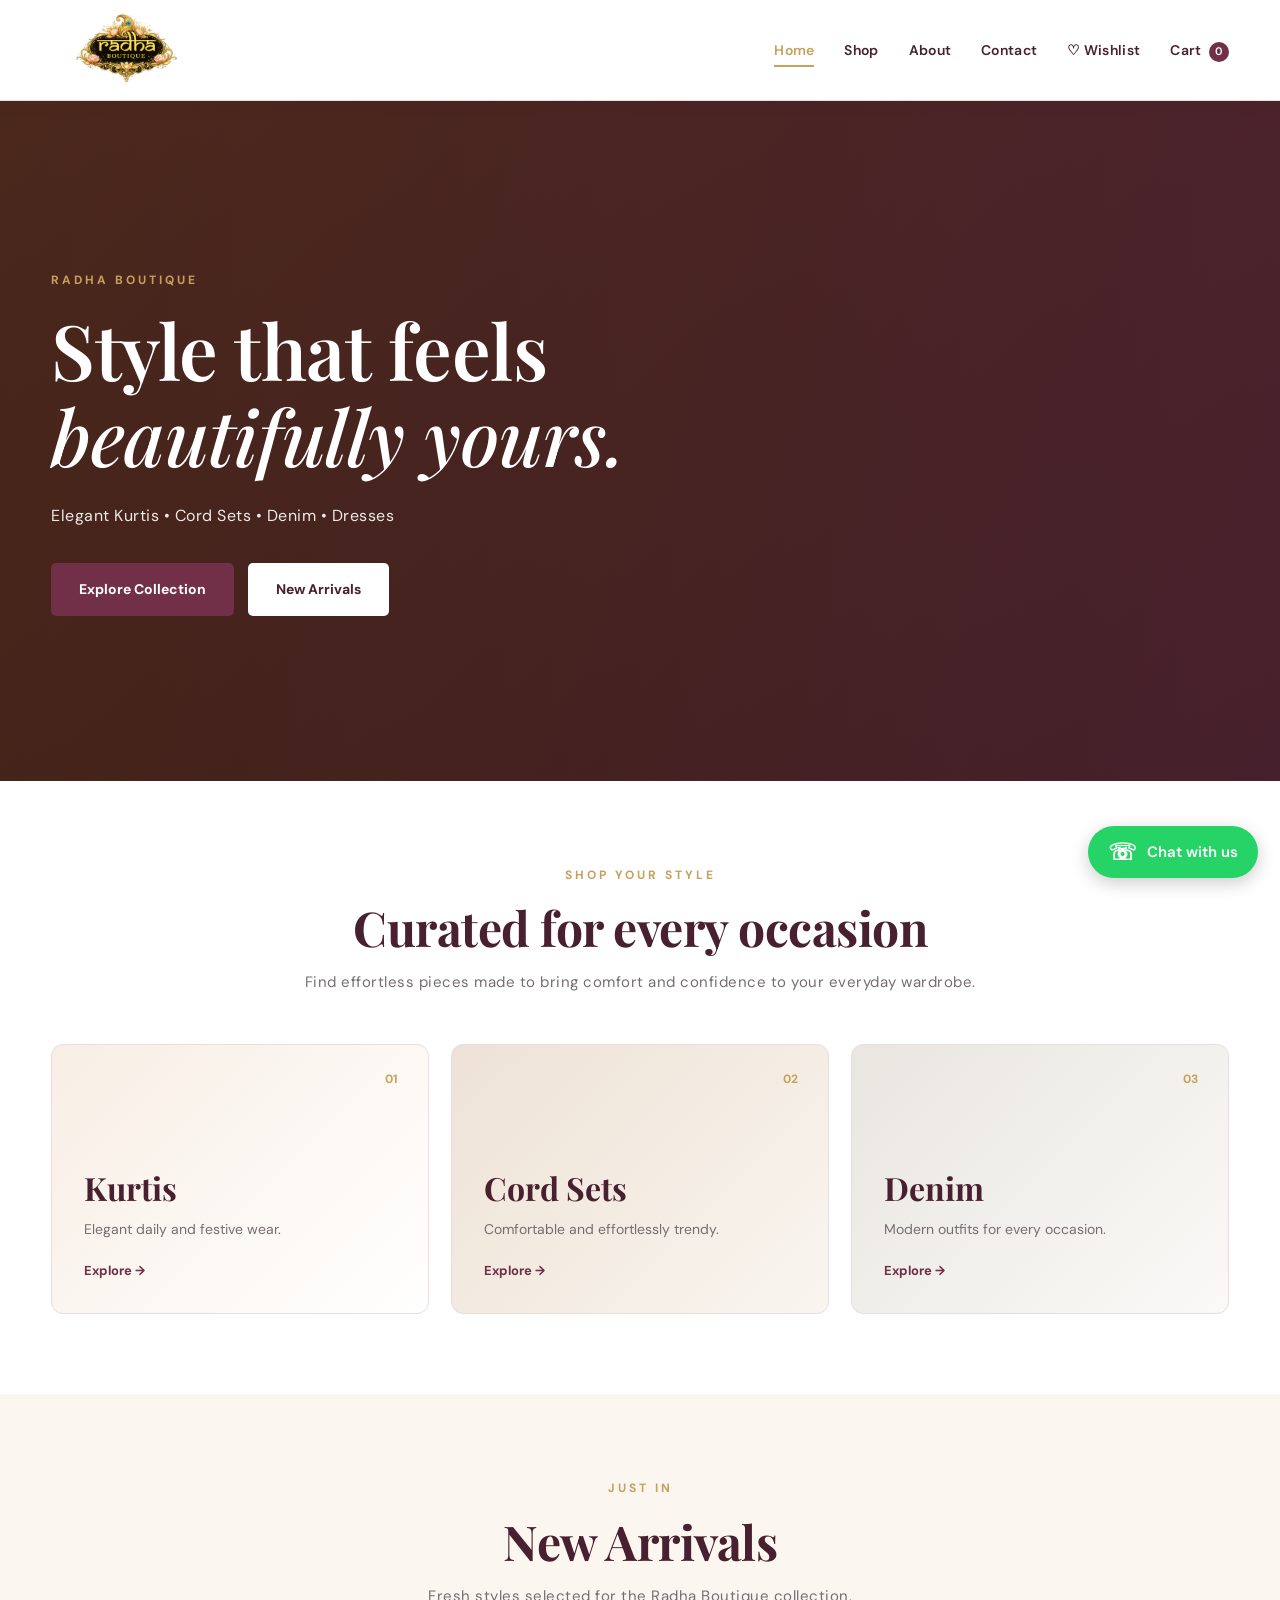
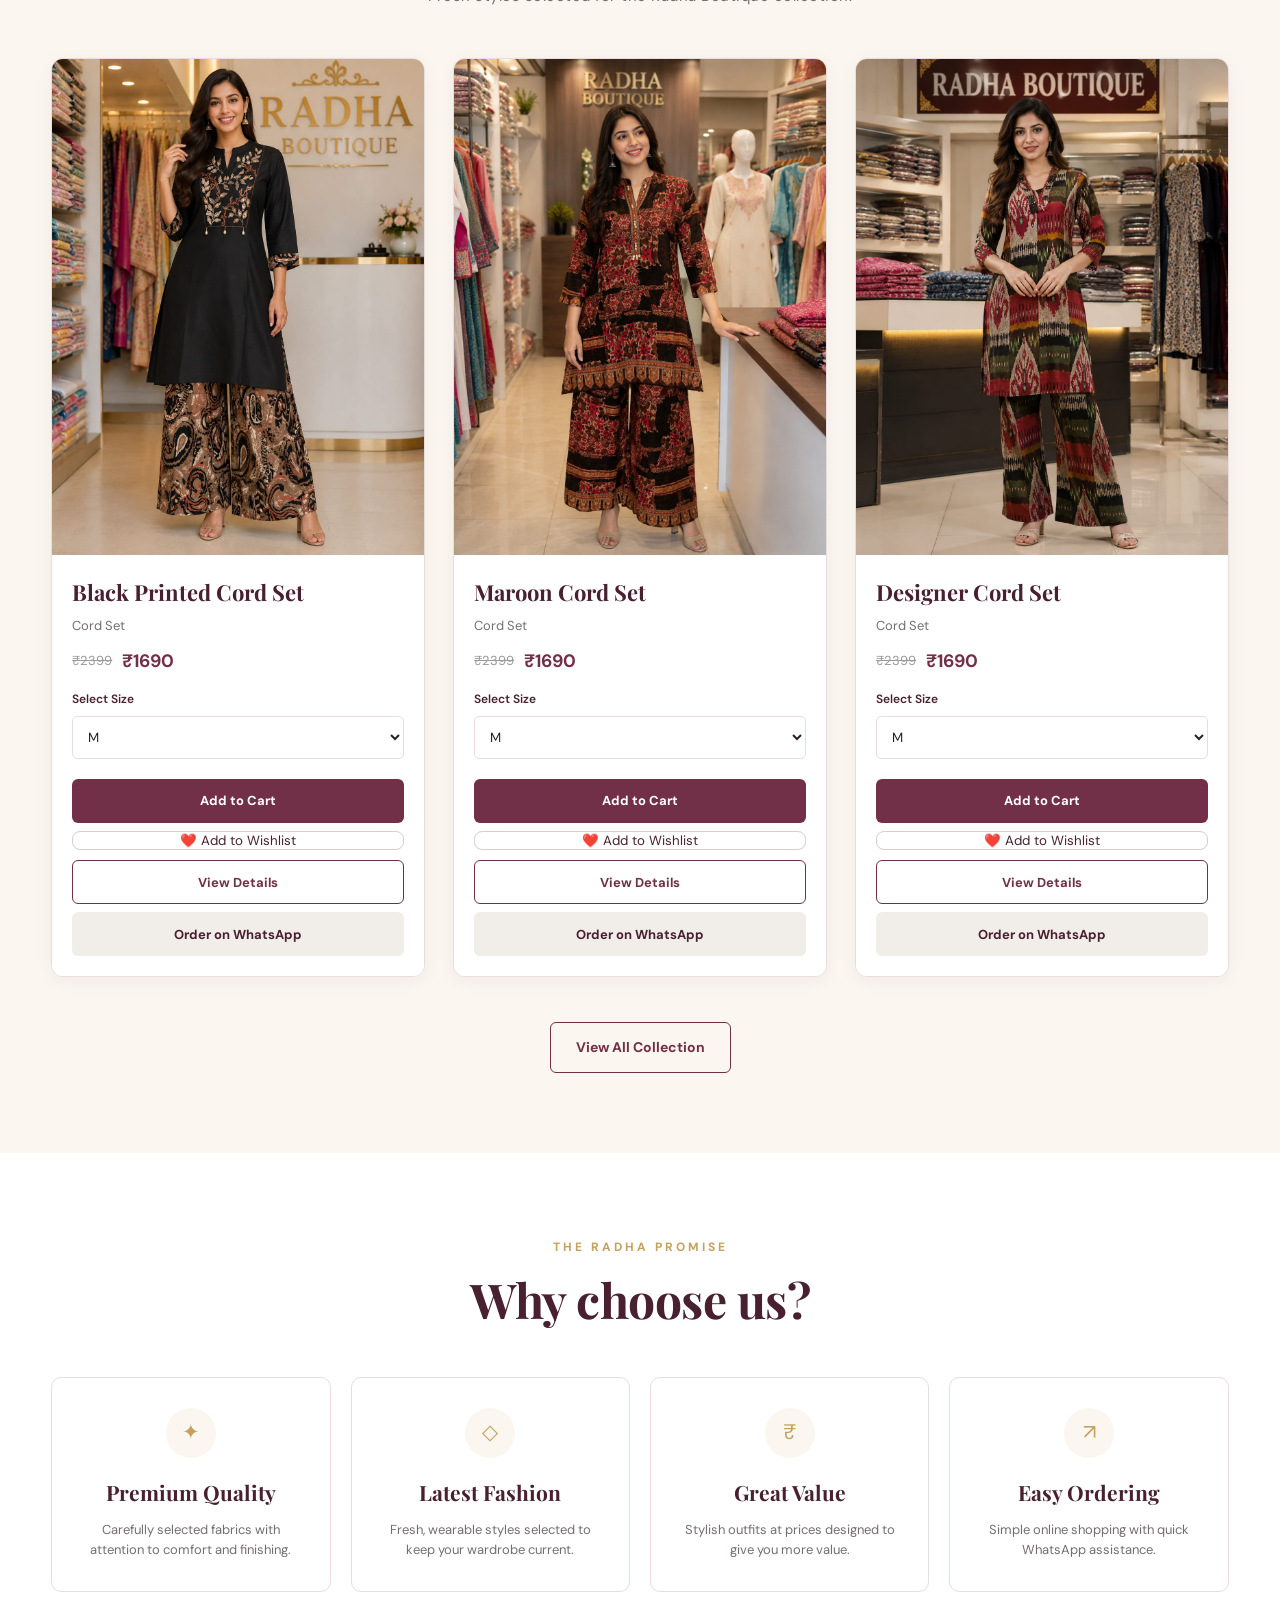
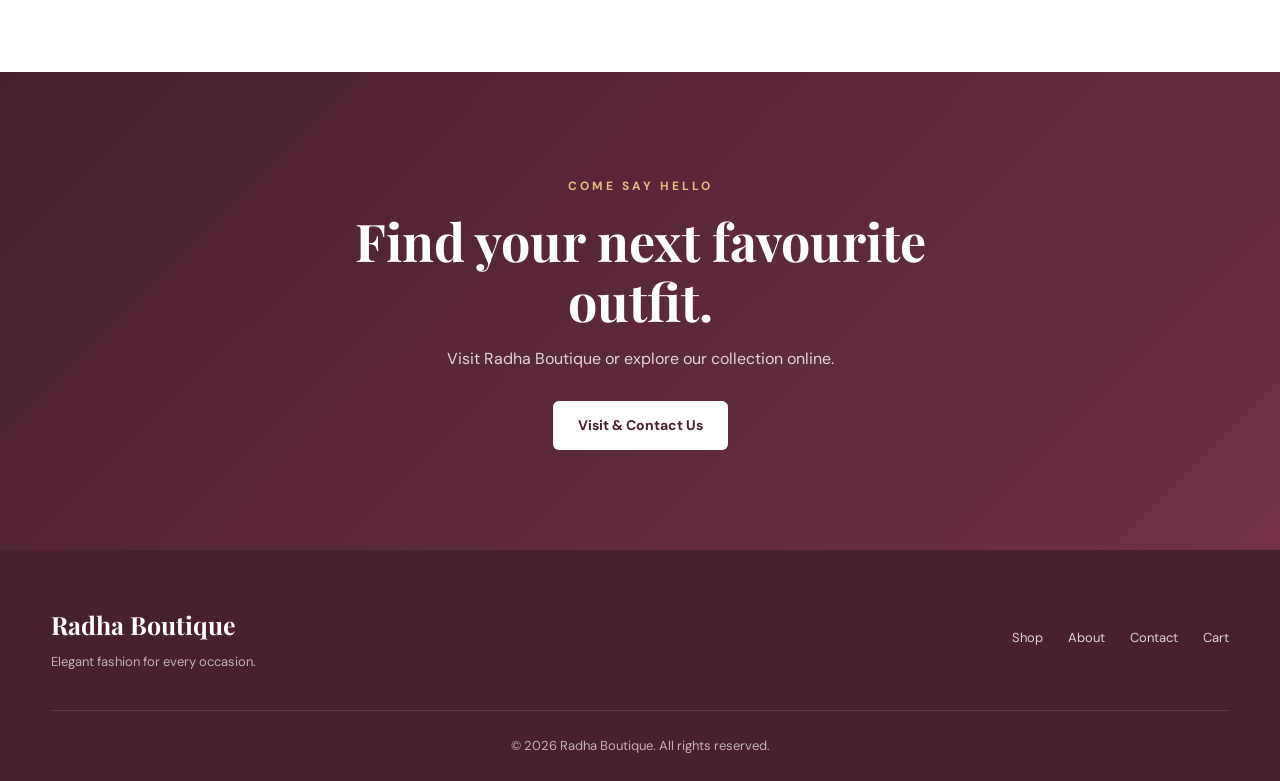
==== commit 529f8949: "Add files via upload" ====
--- a/index.html
+++ b/index.html
@@ -8,6 +8,8 @@
     <meta name="description"
         content="Radha Boutique – Elegant Kurtis, Cord Sets, Denim and Dresses.">
 
+    <meta name="theme-color" content="#48202f">
+
     <title>Radha Boutique | Elegant Fashion</title>
 
     <link rel="stylesheet" href="style.css">
@@ -18,7 +20,6 @@
     <!-- ================= HEADER ================= -->
 
     <header class="site-header">
-
         <nav class="navbar">
 
             <a href="index.html" class="brand">
@@ -36,63 +37,35 @@
 
             <ul id="mobileMenu" class="nav-links">
 
-                <li>
-                    <a href="index.html" class="active">
-                        Home
-                    </a>
-                </li>
-
-                <li>
-                    <a href="shop.html">
-                        Shop
-                    </a>
-                </li>
-
-                <li>
-                    <a href="about.html">
-                        About
-                    </a>
-                </li>
-
-                <li>
-                    <a href="contact.html">
-                        Contact
-                    </a>
-                </li>
-
-                <li>
-                    <a href="wishlist.html">
-                        ♡ Wishlist
-                    </a>
-                </li>
+                <li><a href="index.html" class="active">Home</a></li>
+                <li><a href="shop.html">Shop</a></li>
+                <li><a href="about.html">About</a></li>
+                <li><a href="contact.html">Contact</a></li>
+                <li><a href="wishlist.html">♡ Wishlist</a></li>
 
                 <li>
                     <a href="cart.html">
                         Cart
-                        <span class="cart-count" id="cartCount">
-                            0
-                        </span>
+                        <span class="cart-count" id="cartCount">0</span>
                     </a>
                 </li>
 
             </ul>
-
         </nav>
-
     </header>
 
 
-    <!-- ================= HERO ================= -->
+    <!-- ================= MAIN CONTENT ================= -->
 
     <main>
 
+        <!-- HERO SECTION -->
+
         <section class="hero">
 
             <div class="hero-content">
 
-                <span class="eyebrow">
-                    RADHA BOUTIQUE
-                </span>
+                <span class="eyebrow">RADHA BOUTIQUE</span>
 
                 <h1>
                     Style that feels
@@ -106,15 +79,11 @@
 
                 <div class="hero-actions">
 
-                    <a
-                        href="shop.html"
-                        class="btn btn-primary">
+                    <a href="shop.html" class="btn btn-primary">
                         Explore Collection
                     </a>
 
-                    <a
-                        href="#new-arrivals"
-                        class="btn btn-light">
+                    <a href="#new-arrivals" class="btn btn-light">
                         New Arrivals
                     </a>
 
@@ -131,13 +100,9 @@
 
             <div class="section-heading">
 
-                <span class="eyebrow">
-                    SHOP YOUR STYLE
-                </span>
-
-                <h2>
-                    Curated for every occasion
-                </h2>
+                <span class="eyebrow">SHOP YOUR STYLE</span>
+
+                <h2>Curated for every occasion</h2>
 
                 <p>
                     Find effortless pieces made to bring
@@ -146,74 +111,44 @@
 
             </div>
 
-
             <div class="category-container">
 
-                <a
-                    href="shop.html?category=Kurti"
-                    class="category-card">
-
-                    <span class="category-number">
-                        01
-                    </span>
-
-                    <h3>
-                        Kurtis
-                    </h3>
-
-                    <p>
-                        Elegant daily and festive wear.
-                    </p>
-
-                    <span class="category-link">
-                        Explore →
-                    </span>
+                <a href="shop.html?category=Kurti" class="category-card">
+
+                    <span class="category-number">01</span>
+
+                    <h3>Kurtis</h3>
+
+                    <p>Elegant daily and festive wear.</p>
+
+                    <span class="category-link">Explore →</span>
 
                 </a>
 
 
-                <a
-                    href="shop.html?category=Cord%20Set"
+                <a href="shop.html?category=Cord%20Set"
                     class="category-card featured">
 
-                    <span class="category-number">
-                        02
-                    </span>
-
-                    <h3>
-                        Cord Sets
-                    </h3>
-
-                    <p>
-                        Comfortable and effortlessly trendy.
-                    </p>
-
-                    <span class="category-link">
-                        Explore →
-                    </span>
+                    <span class="category-number">02</span>
+
+                    <h3>Cord Sets</h3>
+
+                    <p>Comfortable and effortlessly trendy.</p>
+
+                    <span class="category-link">Explore →</span>
 
                 </a>
 
 
-                <a
-                    href="shop.html?category=Denim"
-                    class="category-card">
-
-                    <span class="category-number">
-                        03
-                    </span>
-
-                    <h3>
-                        Denim
-                    </h3>
-
-                    <p>
-                        Modern outfits for every occasion.
-                    </p>
-
-                    <span class="category-link">
-                        Explore →
-                    </span>
+                <a href="shop.html?category=Denim" class="category-card">
+
+                    <span class="category-number">03</span>
+
+                    <h3>Denim</h3>
+
+                    <p>Modern outfits for every occasion.</p>
+
+                    <span class="category-link">Explore →</span>
 
                 </a>
 
@@ -224,19 +159,13 @@
 
         <!-- ================= NEW ARRIVALS ================= -->
 
-        <section
-            id="new-arrivals"
-            class="products section soft-section">
+        <section id="new-arrivals" class="products section soft-section">
 
             <div class="section-heading">
 
-                <span class="eyebrow">
-                    JUST IN
-                </span>
-
-                <h2>
-                    New Arrivals
-                </h2>
+                <span class="eyebrow">JUST IN</span>
+
+                <h2>New Arrivals</h2>
 
                 <p>
                     Fresh styles selected for the
@@ -245,20 +174,16 @@
 
             </div>
 
-
-            <!-- Products will be loaded using JavaScript -->
+            <!-- Products are loaded from products.js -->
 
             <div
                 id="homeProductContainer"
                 class="product-container home-products">
             </div>
 
-
             <div class="center-action">
 
-                <a
-                    href="shop.html"
-                    class="btn btn-outline">
+                <a href="shop.html" class="btn btn-outline">
                     View All Collection
                 </a>
 
@@ -267,35 +192,25 @@
         </section>
 
 
-        <!-- ================= WHY US ================= -->
+        <!-- ================= WHY CHOOSE US ================= -->
 
         <section class="why-us section">
 
             <div class="section-heading">
 
-                <span class="eyebrow">
-                    THE RADHA PROMISE
-                </span>
-
-                <h2>
-                    Why choose us?
-                </h2>
-
-            </div>
-
+                <span class="eyebrow">THE RADHA PROMISE</span>
+
+                <h2>Why choose us?</h2>
+
+            </div>
 
             <div class="why-container">
 
-
                 <article class="why-card">
 
-                    <div class="why-icon">
-                        ✦
-                    </div>
-
-                    <h3>
-                        Premium Quality
-                    </h3>
+                    <div class="why-icon">✦</div>
+
+                    <h3>Premium Quality</h3>
 
                     <p>
                         Carefully selected fabrics with
@@ -307,13 +222,9 @@
 
                 <article class="why-card">
 
-                    <div class="why-icon">
-                        ◇
-                    </div>
-
-                    <h3>
-                        Latest Fashion
-                    </h3>
+                    <div class="why-icon">◇</div>
+
+                    <h3>Latest Fashion</h3>
 
                     <p>
                         Fresh, wearable styles selected
@@ -325,13 +236,9 @@
 
                 <article class="why-card">
 
-                    <div class="why-icon">
-                        ₹
-                    </div>
-
-                    <h3>
-                        Great Value
-                    </h3>
+                    <div class="why-icon">₹</div>
+
+                    <h3>Great Value</h3>
 
                     <p>
                         Stylish outfits at prices designed
@@ -343,13 +250,9 @@
 
                 <article class="why-card">
 
-                    <div class="why-icon">
-                        ↗
-                    </div>
-
-                    <h3>
-                        Easy Ordering
-                    </h3>
+                    <div class="why-icon">↗</div>
+
+                    <h3>Easy Ordering</h3>
 
                     <p>
                         Simple online shopping with quick
@@ -367,23 +270,17 @@
 
         <section class="visit-banner">
 
-            <span class="eyebrow">
-                COME SAY HELLO
-            </span>
-
-            <h2>
-                Find your next favourite outfit.
-            </h2>
+            <span class="eyebrow">COME SAY HELLO</span>
+
+            <h2>Find your next favourite outfit.</h2>
 
             <p>
                 Visit Radha Boutique or explore
                 our collection online.
             </p>
 
-            <a
-                href="contact.html"
-                class="btn btn-primary">
-                Visit & Contact Us
+            <a href="contact.html" class="btn btn-primary">
+                Visit &amp; Contact Us
             </a>
 
         </section>
@@ -397,37 +294,20 @@
 
         <div>
 
-            <strong>
-                Radha Boutique
-            </strong>
-
-            <p>
-                Elegant fashion for every occasion.
-            </p>
+            <strong>Radha Boutique</strong>
+
+            <p>Elegant fashion for every occasion.</p>
 
         </div>
 
-
         <div class="footer-links">
 
-            <a href="shop.html">
-                Shop
-            </a>
-
-            <a href="about.html">
-                About
-            </a>
-
-            <a href="contact.html">
-                Contact
-            </a>
-
-            <a href="cart.html">
-                Cart
-            </a>
+            <a href="shop.html">Shop</a>
+            <a href="about.html">About</a>
+            <a href="contact.html">Contact</a>
+            <a href="cart.html">Cart</a>
 
         </div>
-
 
         <p class="copyright">
             © 2026 Radha Boutique. All rights reserved.
@@ -441,6 +321,20 @@
     <script src="products.js"></script>
     <script src="script.js"></script>
 
+
+    <!-- ================= FLOATING WHATSAPP BUTTON ================= -->
+
+    <a
+        href="https://wa.me/918355907193?text=Hello%20Radha%20Boutique!%20I%20want%20to%20know%20more%20about%20your%20collection."
+        class="floating-whatsapp"
+        target="_blank"
+        rel="noopener noreferrer"
+        aria-label="Chat with Radha Boutique on WhatsApp">
+
+        <span class="whatsapp-icon" aria-hidden="true">☏</span>
+        <span>Chat with us</span>
+
+    </a>
+
 </body>
-
 </html>
--- a/style.css
+++ b/style.css
@@ -2456,4 +2456,419 @@
         height: 200px;
     }
 
+}
+
+/* =====================================
+   RADHA BOUTIQUE - PREMIUM REDESIGN
+   ===================================== */
+
+:root {
+    --brown: #713047;
+    --brown-dark: #48202f;
+    --brown-light: #a65c70;
+    --gold: #c5a15b;
+    --cream: #fbf6f0;
+    --cream-dark: #f1e5dc;
+    --white: #ffffff;
+    --black: #292126;
+    --gray: #776d71;
+    --border: #eadde0;
+    --shadow: 0 12px 32px rgba(72, 32, 47, 0.10);
+}
+
+/* Smooth page appearance */
+html {
+    scroll-behavior: smooth;
+}
+
+body {
+    background: var(--white);
+    color: var(--black);
+}
+
+/* Premium header */
+.site-header {
+    background: rgba(255, 255, 255, 0.97);
+    border-bottom: 1px solid var(--border);
+    box-shadow: 0 3px 18px rgba(72, 32, 47, 0.04);
+}
+
+.navbar {
+    min-height: 86px;
+}
+
+.nav-links a {
+    font-size: 14px;
+    letter-spacing: 0.3px;
+}
+
+/* Elegant homepage banner */
+.hero {
+    background-color: var(--brown-dark);
+    background-position: center;
+    background-size: cover;
+}
+
+.hero h1,
+.section-heading h2,
+.shop-hero h1 {
+    font-family: var(--heading-font);
+    letter-spacing: -0.5px;
+}
+
+/* Premium buttons */
+.btn,
+.cart-btn,
+.details-btn,
+.whatsapp-btn,
+.checkout-btn,
+.add-cart-large,
+.whatsapp-large {
+    border-radius: 6px;
+    transition: all 0.25s ease;
+}
+
+.btn-primary,
+.cart-btn,
+.checkout-btn,
+.add-cart-large {
+    background: var(--brown);
+    color: var(--white);
+}
+
+.btn-primary:hover,
+.cart-btn:hover,
+.checkout-btn:hover,
+.add-cart-large:hover {
+    background: var(--brown-dark);
+    transform: translateY(-2px);
+}
+
+/* Section backgrounds */
+.soft-section,
+.shop-page {
+    background: var(--cream);
+}
+
+.section {
+    padding-top: 80px;
+    padding-bottom: 80px;
+}
+
+.section-heading h2 {
+    color: var(--brown-dark);
+}
+
+/* Elegant category cards */
+.category-card {
+    border-radius: 10px;
+    transition: transform 0.3s ease, box-shadow 0.3s ease;
+}
+
+.category-card:hover {
+    box-shadow: var(--shadow);
+    transform: translateY(-5px);
+}
+
+/* Premium product cards */
+.product-card {
+    border: 1px solid var(--border);
+    border-radius: 10px;
+    background: var(--white);
+    box-shadow: 0 4px 18px rgba(72, 32, 47, 0.03);
+    transition: transform 0.3s ease, box-shadow 0.3s ease;
+}
+
+.product-card:hover {
+    box-shadow: var(--shadow);
+    transform: translateY(-5px);
+}
+
+.product-card img {
+    background: var(--cream);
+}
+
+.product-info h3 {
+    color: var(--brown-dark);
+    font-family: var(--heading-font);
+}
+
+.new-price,
+.product-price {
+    color: var(--brown);
+}
+
+/* Clean form fields */
+input,
+textarea,
+select {
+    border-radius: 5px;
+}
+
+input:focus,
+textarea:focus,
+select:focus {
+    border-color: var(--brown-light);
+}
+
+/* Elegant footer */
+.footer {
+    background: var(--brown-dark);
+    color: var(--white);
+}
+
+/* Mobile layout */
+@media (max-width: 700px) {
+    .navbar {
+        min-height: 68px;
+    }
+
+    .hero {
+        min-height: 540px;
+    }
+
+    .section {
+        padding-top: 55px;
+        padding-bottom: 55px;
+    }
+
+    .product-card:hover {
+        transform: none;
+    }
+}
+
+/* ===== RADHA BOUTIQUE: PREMIUM ENHANCEMENTS ===== */
+
+/* Smooth page scrolling */
+html {
+    scroll-behavior: smooth;
+}
+
+/* Elegant selection colour */
+::selection {
+    background: #713047;
+    color: #ffffff;
+}
+
+/* Premium buttons */
+button,
+.btn,
+.button {
+    transition: background-color 0.25s ease,
+                color 0.25s ease,
+                transform 0.25s ease,
+                box-shadow 0.25s ease;
+}
+
+button:hover,
+.btn:hover,
+.button:hover {
+    transform: translateY(-2px);
+}
+
+/* Product images */
+.product-card img,
+.product-image img {
+    transition: transform 0.4s ease;
+}
+
+.product-card:hover img,
+.product-image:hover img {
+    transform: scale(1.035);
+}
+
+/* Product cards */
+.product-card {
+    border-radius: 12px;
+    overflow: hidden;
+    transition: box-shadow 0.3s ease,
+                transform 0.3s ease;
+}
+
+.product-card:hover {
+    box-shadow: 0 10px 28px rgba(70, 35, 45, 0.12);
+}
+
+/* Elegant headings */
+.section-title,
+.section-heading {
+    letter-spacing: 0.5px;
+}
+
+/* Form fields */
+input,
+select,
+textarea {
+    transition: border-color 0.2s ease,
+                box-shadow 0.2s ease;
+}
+
+input:focus,
+select:focus,
+textarea:focus {
+    outline: none;
+    border-color: #713047;
+    box-shadow: 0 0 0 3px rgba(113, 48, 71, 0.12);
+}
+
+/* Mobile improvements */
+@media (max-width: 600px) {
+    .product-card {
+        border-radius: 9px;
+    }
+
+    button,
+    .btn,
+    .button {
+        max-width: 100%;
+    }
+}
+
+/* Respect reduced-motion preferences */
+@media (prefers-reduced-motion: reduce) {
+    html {
+        scroll-behavior: auto;
+    }
+
+    *,
+    *::before,
+    *::after {
+        transition-duration: 0.01ms !important;
+        animation-duration: 0.01ms !important;
+    }
+}
+
+/* ===== RADHA BOUTIQUE HOMEPAGE UPGRADE ===== */
+
+.hero {
+    min-height: 680px;
+    position: relative;
+    background-color: #48202f;
+    background-position: center;
+    background-size: cover;
+}
+
+.hero-content {
+    max-width: 1400px;
+    padding-top: 50px;
+    padding-bottom: 50px;
+}
+
+.hero h1 {
+    max-width: 750px;
+    font-size: clamp(42px, 6vw, 78px);
+    line-height: 1.12;
+}
+
+.hero p {
+    font-size: 16px;
+    letter-spacing: 0.5px;
+}
+
+.hero-actions .btn {
+    min-height: 52px;
+    padding: 15px 28px;
+    border-radius: 5px;
+}
+
+.category-card {
+    border-radius: 12px;
+    min-height: 270px;
+    padding: 32px;
+}
+
+.category-card:hover {
+    border-color: #c5a15b;
+}
+
+.product-card {
+    border-radius: 12px;
+    box-shadow: 0 4px 18px rgba(72, 32, 47, 0.05);
+}
+
+.product-info {
+    padding: 20px;
+}
+
+.why-card {
+    border-radius: 10px;
+    transition: transform 0.25s ease, box-shadow 0.25s ease;
+}
+
+.why-card:hover {
+    transform: translateY(-4px);
+    box-shadow: 0 10px 25px rgba(72, 32, 47, 0.08);
+}
+
+.visit-banner {
+    padding: 100px 20px;
+}
+
+@media (max-width: 700px) {
+    .hero {
+        min-height: 560px;
+        padding: 35px 0;
+    }
+
+    .hero h1 {
+        font-size: 38px;
+    }
+
+    .hero-actions {
+        gap: 12px;
+    }
+
+    .category-card {
+        min-height: 210px;
+        padding: 25px;
+    }
+
+    .product-info {
+        padding: 12px;
+    }
+
+    .visit-banner {
+        padding: 65px 20px;
+    }
+}
+
+/* ===== RADHA BOUTIQUE WHATSAPP BUTTON ===== */
+
+.floating-whatsapp {
+    position: fixed;
+    right: 22px;
+    bottom: 22px;
+    z-index: 9999;
+    display: flex;
+    align-items: center;
+    justify-content: center;
+    gap: 10px;
+    padding: 14px 20px;
+    background: #25D366;
+    color: #ffffff !important;
+    text-decoration: none !important;
+    border-radius: 50px;
+    font-size: 15px;
+    font-weight: 600;
+    box-shadow: 0 5px 18px rgba(0, 0, 0, 0.2);
+    transition: transform 0.2s ease, background 0.2s ease;
+}
+
+.floating-whatsapp:hover {
+    transform: translateY(-3px);
+    background: #1ebe5d;
+}
+
+.whatsapp-icon {
+    font-size: 23px;
+    line-height: 1;
+}
+
+@media (max-width: 600px) {
+    .floating-whatsapp {
+        right: 14px;
+        bottom: 14px;
+        padding: 13px 17px;
+        font-size: 14px;
+    }
 }
